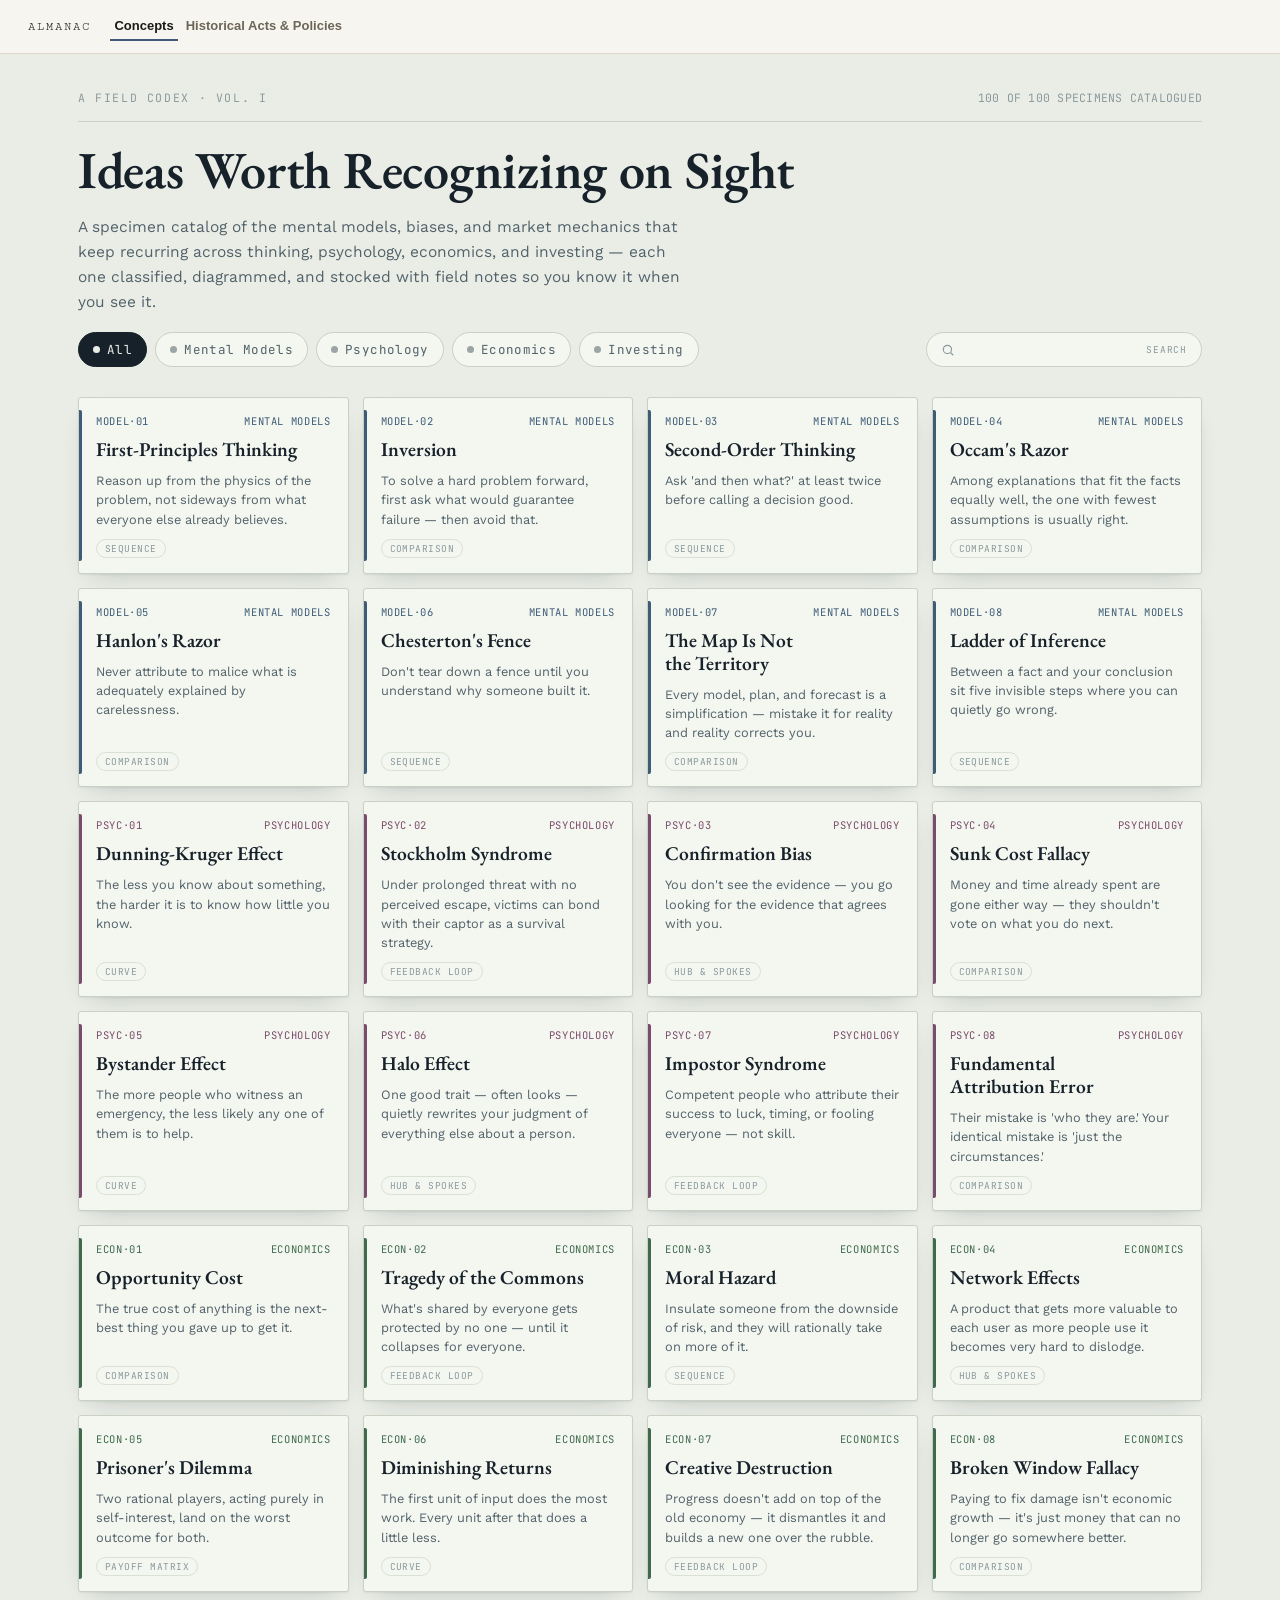
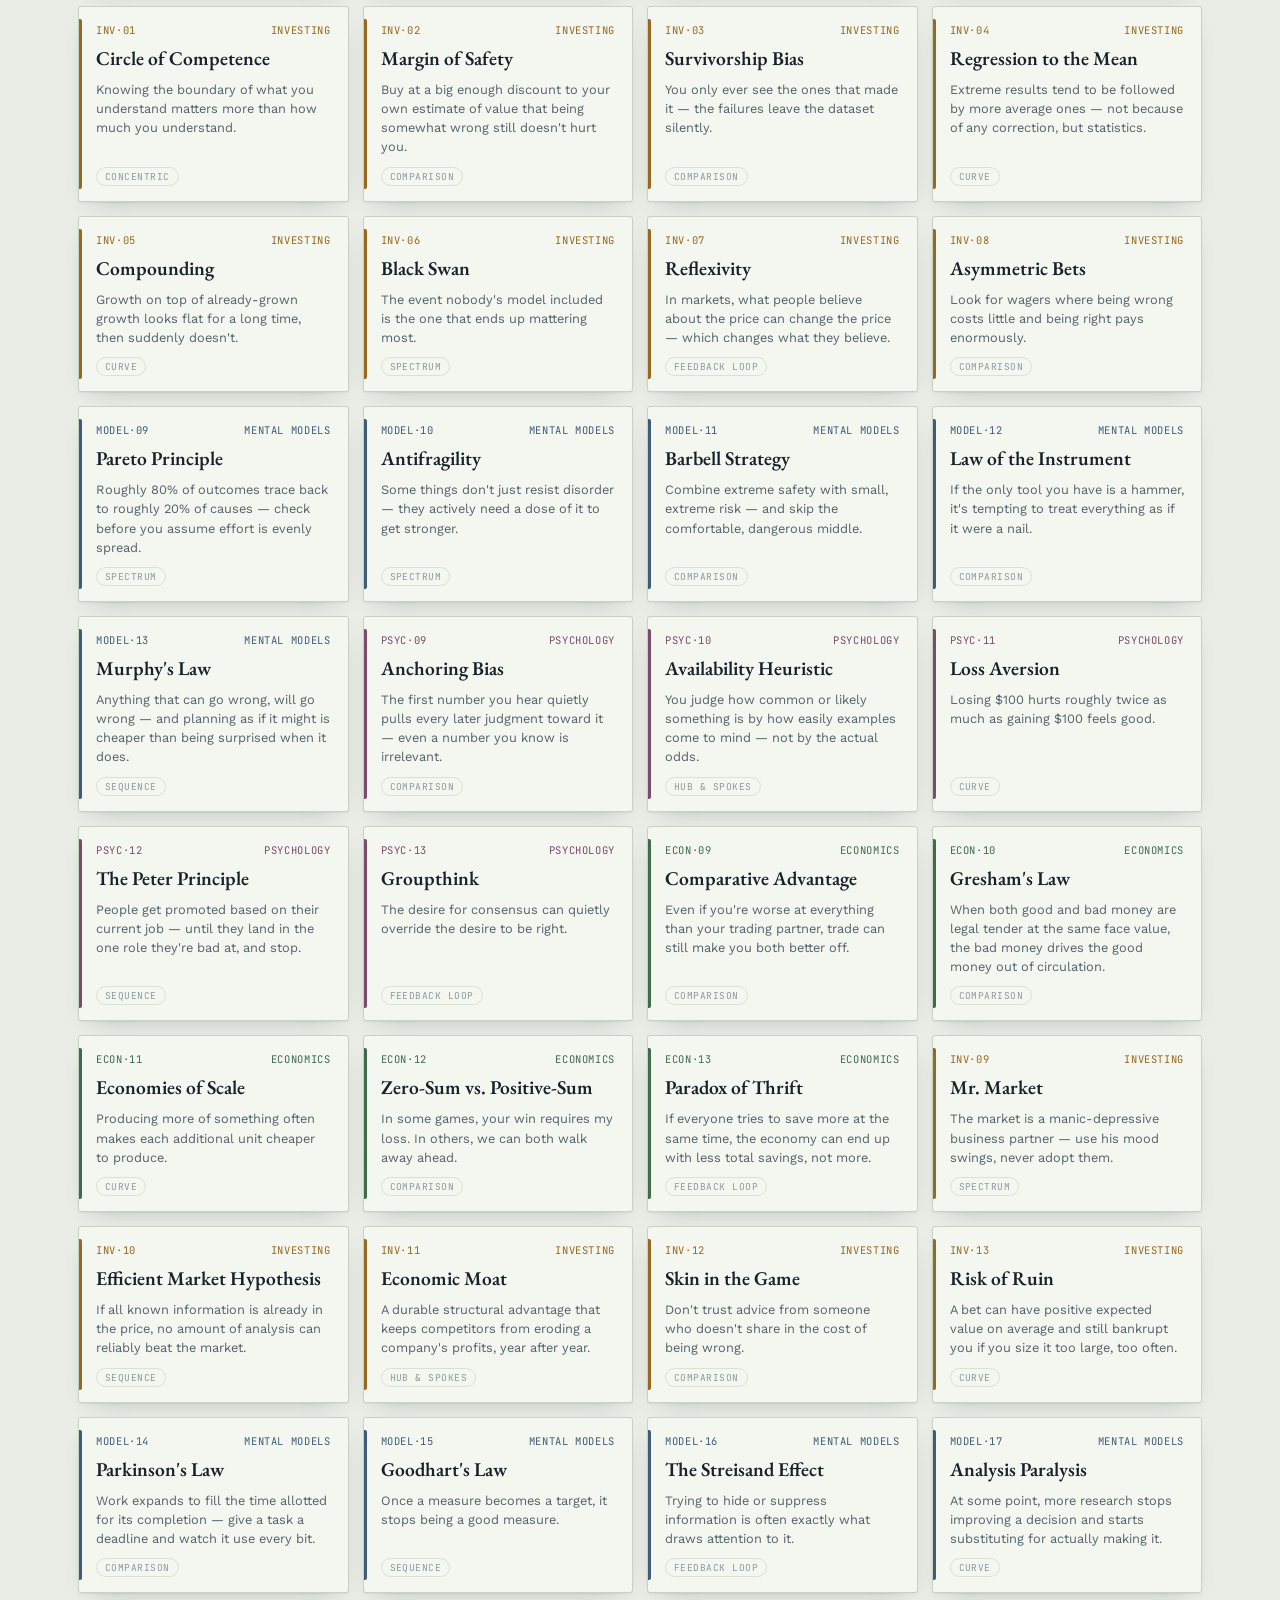
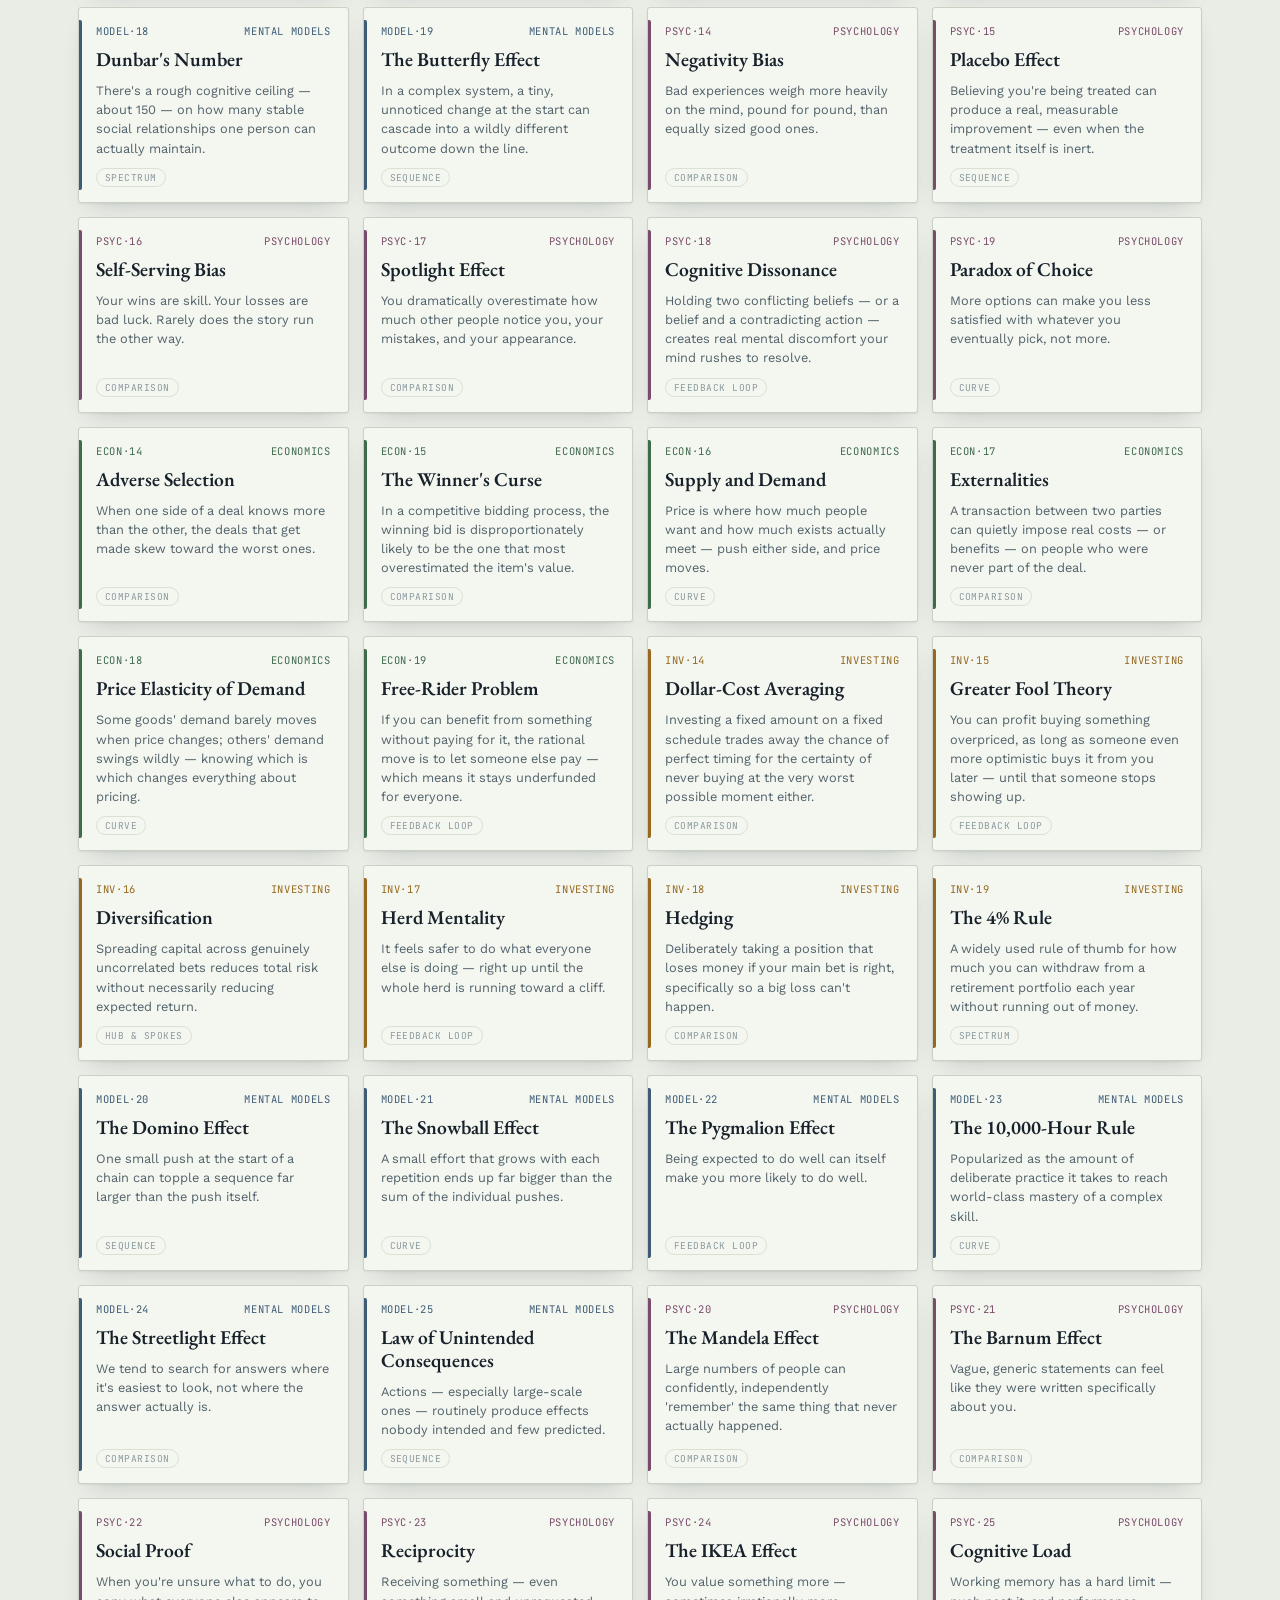
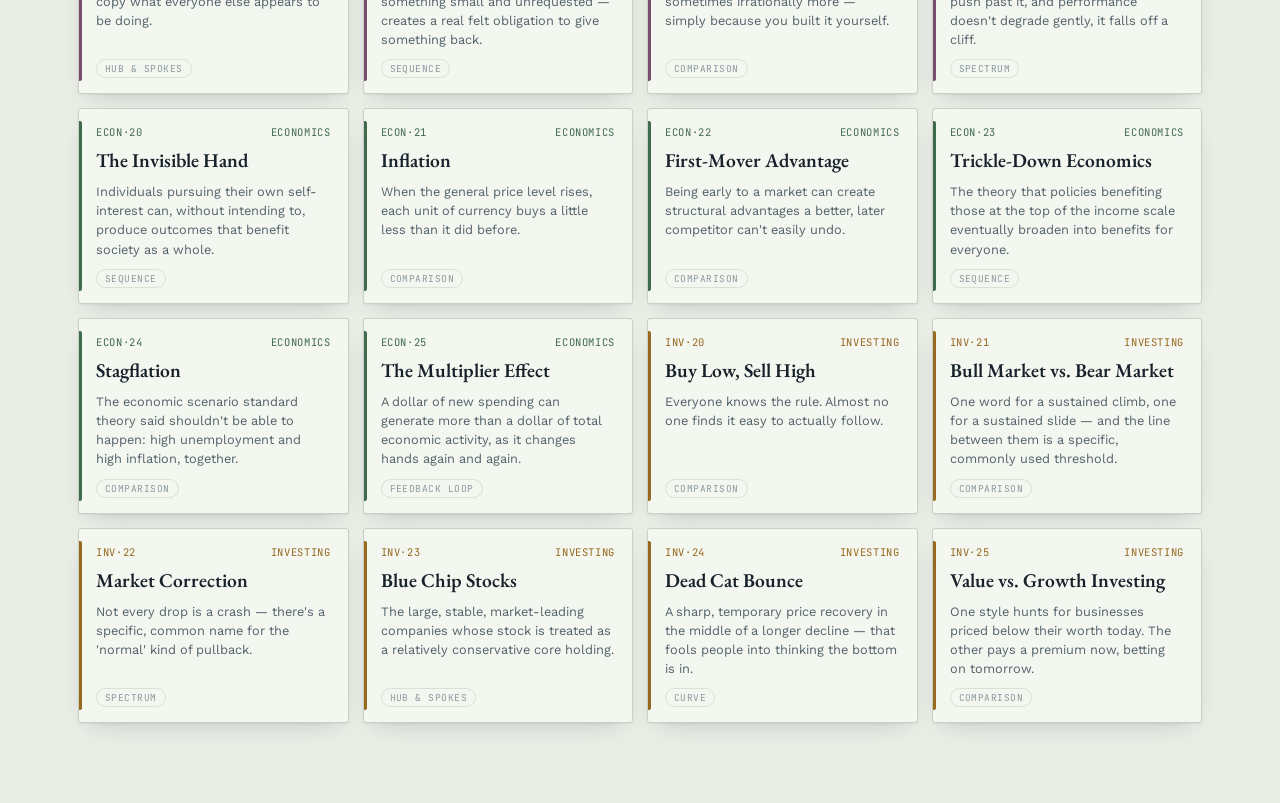
==== app/index.html @ 199958a8 "Initial Almanac: Concepts + Historical Acts & Policies sections Static, hosted, cross-device library" ====
<!doctype html>
<html lang="en">
<head>
<meta charset="utf-8">
<meta name="viewport" content="width=device-width, initial-scale=1">
<title>Almanac</title>
<meta name="description" content="An evolving library of mental models, historical acts and policies, and more — visualized, diagrammed, and exportable.">
<link rel="manifest" href="manifest.webmanifest">
<link rel="apple-touch-icon" href="assets/apple-touch-icon.png">
<link rel="icon" href="assets/icon-192.png">
<meta name="apple-mobile-web-app-capable" content="yes">
<meta name="apple-mobile-web-app-status-bar-style" content="black-translucent">
<meta name="theme-color" content="#100E09">
<link rel="preconnect" href="https://fonts.googleapis.com">
<link rel="preconnect" href="https://fonts.gstatic.com" crossorigin>
<link href="https://fonts.googleapis.com/css2?family=EB+Garamond:ital,wght@0,400;0,500;0,600;0,700;1,500;1,600&family=Work+Sans:wght@400;500;600;700&family=JetBrains+Mono:wght@400;500;600&family=Zilla+Slab:ital,wght@0,400;0,500;0,600;0,700;1,500&family=Public+Sans:wght@400;500;600;700&family=Cutive+Mono&display=swap" rel="stylesheet">
<link rel="stylesheet" href="styles.css?v=1">
</head>
<body>
<nav class="shell-bar">
  <span class="shell-mark">Almanac</span>
  <div class="shell-tabs" id="shell-tabs"></div>
</nav>

<div class="wrap" id="section-wrap"></div>

<div id="overlay" hidden>
  <div id="sheet-frame">
    <div id="sheet">
      <div class="sheet-chrome-top">
        <button class="icon-btn" id="close-btn" aria-label="Close" title="Close">
          <svg width="15" height="15" viewBox="0 0 24 24" fill="none" stroke="currentColor" stroke-width="2.2"><path d="M6 6l12 12M18 6L6 18"/></svg>
        </button>
      </div>
      <div id="sheet-body"></div>
    </div>
  </div>
</div>

<script src="vendor/html2canvas.min.js"></script>
<script type="module" src="app.js?v=1"></script>
</body>
</html>
---- app/styles.css ----
/* ============================================================
   Almanac — shell chrome (neutral, section-independent) +
   per-section skins (Concepts / Historical Acts & Policies).
   Each skin owns its own light+dark palette, type system, and
   corner-radius language; the shell nav stays a stable neutral
   frame around whichever section is active, with only its active-
   tab accent picking up that section's color.
   ============================================================ */

:root {
  --shell-bg: #F7F5EF;
  --shell-raised: #FFFFFF;
  --shell-ink: #1C1A15;
  --shell-ink-soft: #6B6658;
  --shell-line: #DDD8C8;
}

/* ---------- Concepts (Field Codex identity) ---------- */
[data-section="concepts"] {
  --paper: #EAEDE6;
  --paper-raised: #F4F6F0;
  --ink: #17212A;
  --ink-soft: #52626A;
  --ink-faint: #8B9A9E;
  --line: #C9D0C4;
  --line-soft: #DBE0D5;
  --shadow: 0 1px 2px rgba(23,33,42,0.06), 0 10px 24px -14px rgba(23,33,42,0.28);

  --g1: #3E5C76; --g1-soft: #DCE4EC;   /* models & frameworks */
  --g2: #7A4C6B; --g2-soft: #EBDDE6;   /* psychology & society */
  --g3: #3F6B4C; --g3-soft: #DCE7DE;   /* economics */
  --g4: #96691F; --g4-soft: #ECE0C9;   /* investing */
  --accent: var(--g1);

  --font-display: "EB Garamond", Georgia, serif;
  --font-body: "Work Sans", -apple-system, "Segoe UI", sans-serif;
  --font-mono: "JetBrains Mono", monospace;

  --radius-chip: 999px;
  --radius-card: 3px;
  --radius-sheet: 4px;
  --radius-box: 4px;
  --card-accent-radius: 0 2px 2px 0;
  --overlay-tint: 15,20,18;
}

/* ---------- Historical Acts & Policies (The Dossier identity) ---------- */
[data-section="acts"] {
  --paper: #E7E3D5;
  --paper-raised: #F2EFE4;
  --ink: #221E12;
  --ink-soft: #5C5644;
  --ink-faint: #8C8570;
  --line: #CBC2A8;
  --line-soft: #DEDACB;
  --shadow: 0 1px 2px rgba(34,30,18,0.07), 0 10px 24px -14px rgba(34,30,18,0.32);

  --g1: #8A6A1E; --g1-soft: #EAE0C4;   /* economic policy */
  --g2: #7A2E2E; --g2-soft: #EBDAD5;   /* war & politics */
  --g3: #38505A; --g3-soft: #DAE1E2;   /* business */
  --g4: #1F5C4F; --g4-soft: #D8E6E1;   /* geopolitics */
  --accent: var(--g1);
  --stamp: #7A2E2E;

  --font-display: "Zilla Slab", Georgia, serif;
  --font-body: "Public Sans", -apple-system, "Segoe UI", sans-serif;
  --font-mono: "Cutive Mono", monospace;

  --radius-chip: 3px;
  --radius-card: 2px;
  --radius-sheet: 3px;
  --radius-box: 3px;
  --card-accent-radius: 0;
  --overlay-tint: 10,9,5;
}

@media (prefers-color-scheme: dark) {
  :root:not([data-theme="light"]) {
    --shell-bg: #100F0B;
    --shell-raised: #17150F;
    --shell-ink: #EDE9DC;
    --shell-ink-soft: #99937F;
    --shell-line: #2C2820;
  }
  :root:not([data-theme="light"])[data-section="concepts"] {
    --paper: #14191C; --paper-raised: #1B2226;
    --ink: #E9EBE4; --ink-soft: #9FADAE; --ink-faint: #647275;
    --line: #303A38; --line-soft: #262F2D;
    --shadow: 0 1px 2px rgba(0,0,0,0.4), 0 10px 28px -14px rgba(0,0,0,0.6);
    --g1: #8CACCF; --g1-soft: #263241;
    --g2: #CB93BA; --g2-soft: #362A34;
    --g3: #8FCC9E; --g3-soft: #23322A;
    --g4: #E2B667; --g4-soft: #372D1C;
  }
  :root:not([data-theme="light"])[data-section="acts"] {
    --paper: #15130C; --paper-raised: #1D1A11;
    --ink: #EDE7D6; --ink-soft: #A79E86; --ink-faint: #6B6350;
    --line: #362F1F; --line-soft: #262115;
    --shadow: 0 1px 2px rgba(0,0,0,0.5), 0 10px 28px -14px rgba(0,0,0,0.7);
    --g1: #CDA64C; --g1-soft: #362B14;
    --g2: #C4726A; --g2-soft: #3A2420;
    --g3: #85A3AD; --g3-soft: #202E32;
    --g4: #57AC97; --g4-soft: #172E28;
    --stamp: #C4726A;
  }
}
:root[data-theme="dark"] {
  --shell-bg: #100F0B; --shell-raised: #17150F;
  --shell-ink: #EDE9DC; --shell-ink-soft: #99937F; --shell-line: #2C2820;
}
:root[data-theme="dark"][data-section="concepts"] {
  --paper: #14191C; --paper-raised: #1B2226;
  --ink: #E9EBE4; --ink-soft: #9FADAE; --ink-faint: #647275;
  --line: #303A38; --line-soft: #262F2D;
  --shadow: 0 1px 2px rgba(0,0,0,0.4), 0 10px 28px -14px rgba(0,0,0,0.6);
  --g1: #8CACCF; --g1-soft: #263241;
  --g2: #CB93BA; --g2-soft: #362A34;
  --g3: #8FCC9E; --g3-soft: #23322A;
  --g4: #E2B667; --g4-soft: #372D1C;
}
:root[data-theme="dark"][data-section="acts"] {
  --paper: #15130C; --paper-raised: #1D1A11;
  --ink: #EDE7D6; --ink-soft: #A79E86; --ink-faint: #6B6350;
  --line: #362F1F; --line-soft: #262115;
  --shadow: 0 1px 2px rgba(0,0,0,0.5), 0 10px 28px -14px rgba(0,0,0,0.7);
  --g1: #CDA64C; --g1-soft: #362B14;
  --g2: #C4726A; --g2-soft: #3A2420;
  --g3: #85A3AD; --g3-soft: #202E32;
  --g4: #57AC97; --g4-soft: #172E28;
  --stamp: #C4726A;
}

/* ============================================================
   Base
   ============================================================ */

* { box-sizing: border-box; }

body {
  margin: 0;
  background: var(--paper, var(--shell-bg));
  color: var(--ink, var(--shell-ink));
  font-family: var(--font-body, -apple-system, "Segoe UI", sans-serif);
  -webkit-font-smoothing: antialiased;
}

a { color: inherit; }
:focus-visible { outline: 2px solid var(--accent, var(--shell-ink)); outline-offset: 2px; }

/* ============================================================
   Shell nav — stable frame, sits above the active section
   ============================================================ */

.shell-bar {
  background: var(--shell-bg);
  border-bottom: 1px solid var(--shell-line);
  padding: 12px 28px;
  display: flex;
  align-items: center;
  gap: 20px;
  position: sticky;
  top: 0;
  z-index: 30;
}
.shell-mark {
  font-family: "Cutive Mono", "JetBrains Mono", monospace;
  font-size: 12px;
  letter-spacing: 0.16em;
  text-transform: uppercase;
  color: var(--shell-ink);
  white-space: nowrap;
}
.shell-tabs {
  display: flex;
  gap: 4px;
  flex-wrap: wrap;
}
.shell-tab {
  font-family: -apple-system, "Segoe UI", sans-serif;
  font-size: 13px;
  font-weight: 600;
  color: var(--shell-ink-soft);
  background: transparent;
  border: none;
  border-bottom: 2px solid transparent;
  padding: 6px 4px;
  cursor: pointer;
  transition: color .15s, border-color .15s;
}
.shell-tab:hover { color: var(--shell-ink); }
.shell-tab.active {
  color: var(--shell-ink);
  border-bottom-color: var(--tab-accent, var(--shell-ink));
}
.shell-tab .soon {
  font-size: 10px;
  font-weight: 600;
  letter-spacing: 0.04em;
  text-transform: uppercase;
  color: var(--shell-ink-soft);
  opacity: 0.65;
  margin-left: 5px;
}

/* ============================================================
   Section content
   ============================================================ */

.wrap { max-width: 1180px; margin: 0 auto; padding: 36px 28px 80px; }

header.top { display: flex; flex-direction: column; gap: 18px; margin-bottom: 30px; }

.eyebrow-row {
  display: flex; align-items: baseline; justify-content: space-between;
  flex-wrap: wrap; gap: 10px; border-bottom: 1px solid var(--line); padding-bottom: 16px;
}
.eyebrow {
  font-family: var(--font-mono); font-size: 11.5px; letter-spacing: 0.14em;
  text-transform: uppercase; color: var(--ink-faint);
}
h1 {
  font-family: var(--font-display); font-weight: 600;
  font-size: clamp(32px, 4.3vw, 52px); line-height: 1.06; letter-spacing: -0.005em;
  margin: 2px 0 0; text-wrap: balance;
}
.sub { max-width: 62ch; font-size: 15.5px; line-height: 1.6; color: var(--ink-soft); margin: 0; }
.count-line { font-family: var(--font-mono); font-size: 11.5px; color: var(--ink-faint); letter-spacing: 0.02em; }

.filter-row { display: flex; flex-wrap: wrap; gap: 8px; align-items: center; }
.filter-chip {
  font-family: var(--font-mono); font-size: 12.5px; letter-spacing: 0.03em;
  padding: 8px 14px; border-radius: var(--radius-chip); border: 1px solid var(--line); background: var(--paper-raised);
  color: var(--ink-soft); cursor: pointer; display: inline-flex; align-items: center; gap: 7px;
  transition: border-color .15s, color .15s, background .15s;
}
.filter-chip .dot { width: 7px; height: 7px; border-radius: 50%; background: currentColor; opacity: .55; }
.filter-chip:hover { border-color: var(--ink-faint); }
.filter-chip.active { background: var(--chip-color, var(--accent)); border-color: var(--chip-color, var(--accent)); color: var(--paper); }
.filter-chip.active .dot { opacity: 1; background: var(--paper); }

.search-box {
  margin-left: auto; display: flex; align-items: center; gap: 8px;
  border: 1px solid var(--line); background: var(--paper-raised); border-radius: var(--radius-chip); padding: 8px 14px; min-width: 200px;
}
.search-box input { border: none; background: transparent; outline: none; font-family: var(--font-body); font-size: 13px; color: var(--ink); width: 100%; }
.search-box svg { flex-shrink: 0; color: var(--ink-faint); }
.search-label { font-family: var(--font-mono); font-size: 9.5px; letter-spacing: 0.08em; text-transform: uppercase; color: var(--ink-faint); white-space: nowrap; }

.grid { display: grid; grid-template-columns: repeat(auto-fill, minmax(240px, 1fr)); gap: 14px; margin-top: 26px; }
.card {
  background: var(--paper-raised); border: 1px solid var(--line); border-radius: var(--radius-card); padding: 16px 17px 15px;
  cursor: pointer; position: relative; box-shadow: var(--shadow); transition: transform .14s ease, box-shadow .14s ease;
  display: flex; flex-direction: column; gap: 10px;
}
.card:hover { transform: translateY(-2px); }
.card::before { content: ""; position: absolute; left: 0; top: 12px; bottom: 12px; width: 3px; background: var(--card-color); border-radius: var(--card-accent-radius); }
.card-code { font-family: var(--font-mono); font-size: 10.5px; letter-spacing: 0.06em; color: var(--card-color); display: flex; justify-content: space-between; }
.card-year { font-family: var(--font-mono); font-size: 11px; color: var(--ink-faint); }
.card-name { font-family: var(--font-display); font-weight: 600; font-size: 19.5px; line-height: 1.18; text-wrap: balance; }
.card-hook { font-size: 12.8px; line-height: 1.5; color: var(--ink-soft); flex: 1; }
.card-shape { align-self: flex-start; font-family: var(--font-mono); font-size: 9.5px; letter-spacing: 0.05em; text-transform: uppercase; color: var(--ink-faint); border: 1px solid var(--line-soft); border-radius: 999px; padding: 2px 8px; }

.empty-state { grid-column: 1 / -1; text-align: center; padding: 60px 20px; color: var(--ink-faint); font-size: 14px; }

/* ============================================================
   Detail overlay
   ============================================================ */

#overlay {
  position: fixed; inset: 0; background: rgba(var(--overlay-tint, 15,20,18), 0.58);
  display: flex; align-items: flex-start; justify-content: center; padding: 32px 18px; overflow-y: auto; z-index: 40;
}
#overlay[hidden] { display: none; }
#sheet-frame { width: 100%; max-width: 580px; margin: auto; }
#sheet { background: var(--paper-raised); border: 1px solid var(--line); border-radius: var(--radius-sheet); box-shadow: 0 24px 60px rgba(0,0,0,0.38); padding: 34px 34px 28px; position: relative; }

.sheet-chrome-top { position: absolute; top: 14px; right: 14px; display: flex; gap: 8px; }
.icon-btn { width: 34px; height: 34px; border-radius: 50%; border: 1px solid var(--line); background: var(--paper); color: var(--ink-soft); display: flex; align-items: center; justify-content: center; cursor: pointer; }
.icon-btn:hover { color: var(--ink); border-color: var(--ink-faint); }
.exporting .sheet-chrome-top { display: none; }
.exporting .sheet-stamp { opacity: 1 !important; }

.sheet-stamp {
  position: absolute; top: 30px; right: 40px; opacity: 0.85; display: none;
  border: 2.5px solid var(--stamp); color: var(--stamp); border-radius: 5px;
  padding: 4px 10px; font-family: var(--font-mono); font-size: 11px; letter-spacing: 0.12em;
  transform: rotate(6deg); text-transform: uppercase;
}
[data-section="acts"] .sheet-stamp { display: block; }

.sheet-code-row { display: flex; align-items: center; gap: 10px; font-family: var(--font-mono); font-size: 11.5px; letter-spacing: 0.08em; color: var(--sheet-color); margin-bottom: 8px; }
.sheet-code-row .rule { flex: 1; height: 1px; background: var(--line); }
.sheet-year { font-family: var(--font-mono); font-size: 12.5px; color: var(--ink-faint); margin-bottom: 8px; display: none; }
[data-section="acts"] .sheet-year { display: block; }

.sheet-name { font-family: var(--font-display); font-weight: 700; font-size: 32px; line-height: 1.07; letter-spacing: -0.005em; text-wrap: balance; margin: 0 0 8px; max-width: 88%; }
.sheet-hook { font-family: var(--font-display); font-style: italic; font-weight: 500; font-size: 16.5px; line-height: 1.42; color: var(--sheet-color); margin: 0 0 16px; text-wrap: balance; }
.sheet-def { font-size: 14px; line-height: 1.65; color: var(--ink-soft); margin: 0 0 22px; max-width: 60ch; }

.anatomy-label, .notes-label { font-family: var(--font-mono); font-size: 10.5px; letter-spacing: 0.12em; text-transform: uppercase; color: var(--ink-faint); margin: 0 0 10px; }
.anatomy-box { background: var(--sheet-color-soft); border: 1px solid var(--line-soft); border-radius: var(--radius-box); padding: 14px 10px; margin-bottom: 22px; }
.anatomy-box svg text { font-family: var(--font-body); }
.anatomy-box svg .mono { font-family: var(--font-mono); }

.notes-list { display: flex; flex-direction: column; gap: 10px; margin-bottom: 8px; }
.note-item { border-left: 2px solid var(--sheet-color); padding: 2px 0 2px 12px; }
.note-title { font-weight: 600; font-size: 13px; margin: 0 0 2px; }
.note-body { font-size: 12.8px; line-height: 1.55; color: var(--ink-soft); margin: 0; }

.sheet-foot { display: flex; justify-content: space-between; align-items: center; margin-top: 24px; padding-top: 14px; border-top: 1px solid var(--line-soft); font-family: var(--font-mono); font-size: 9.5px; letter-spacing: 0.08em; color: var(--ink-faint); text-transform: uppercase; }

.export-row { display: flex; justify-content: center; margin-top: 14px; }
.export-btn { font-family: var(--font-mono); font-size: 12px; letter-spacing: 0.05em; color: var(--paper); background: var(--ink); border: none; border-radius: var(--radius-chip); padding: 10px 22px; cursor: pointer; display: inline-flex; align-items: center; gap: 8px; }
.export-btn:hover { opacity: 0.88; }
.export-btn:disabled { opacity: 0.5; cursor: default; }
.export-msg { text-align: center; font-size: 11.5px; color: var(--ink-faint); margin-top: 8px; min-height: 14px; }

@media (max-width: 600px) {
  .shell-bar { padding: 10px 16px; gap: 12px; }
  #sheet { padding: 26px 20px 22px; }
  .sheet-name { font-size: 26px; max-width: 80%; }
  .search-box { margin-left: 0; width: 100%; }
  .filter-row { width: 100%; }
  .wrap { padding: 28px 18px 60px; }
}
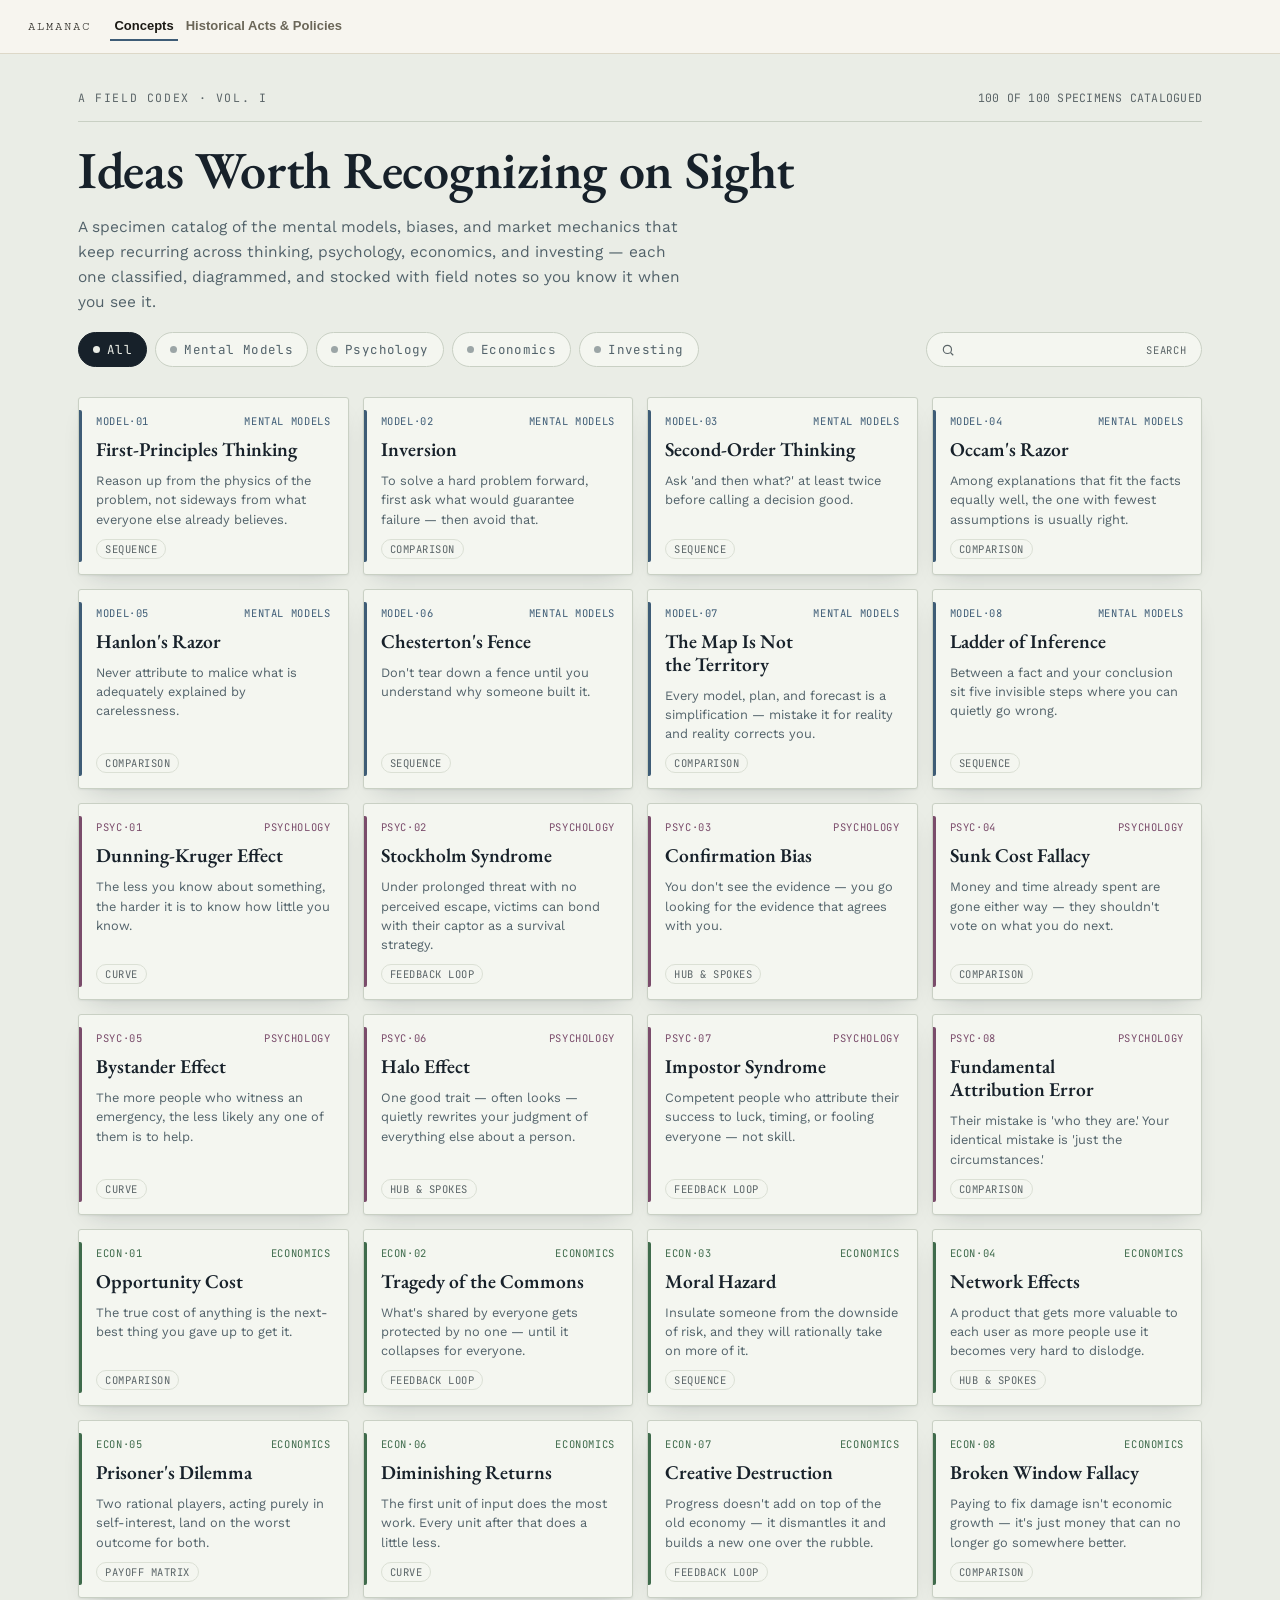
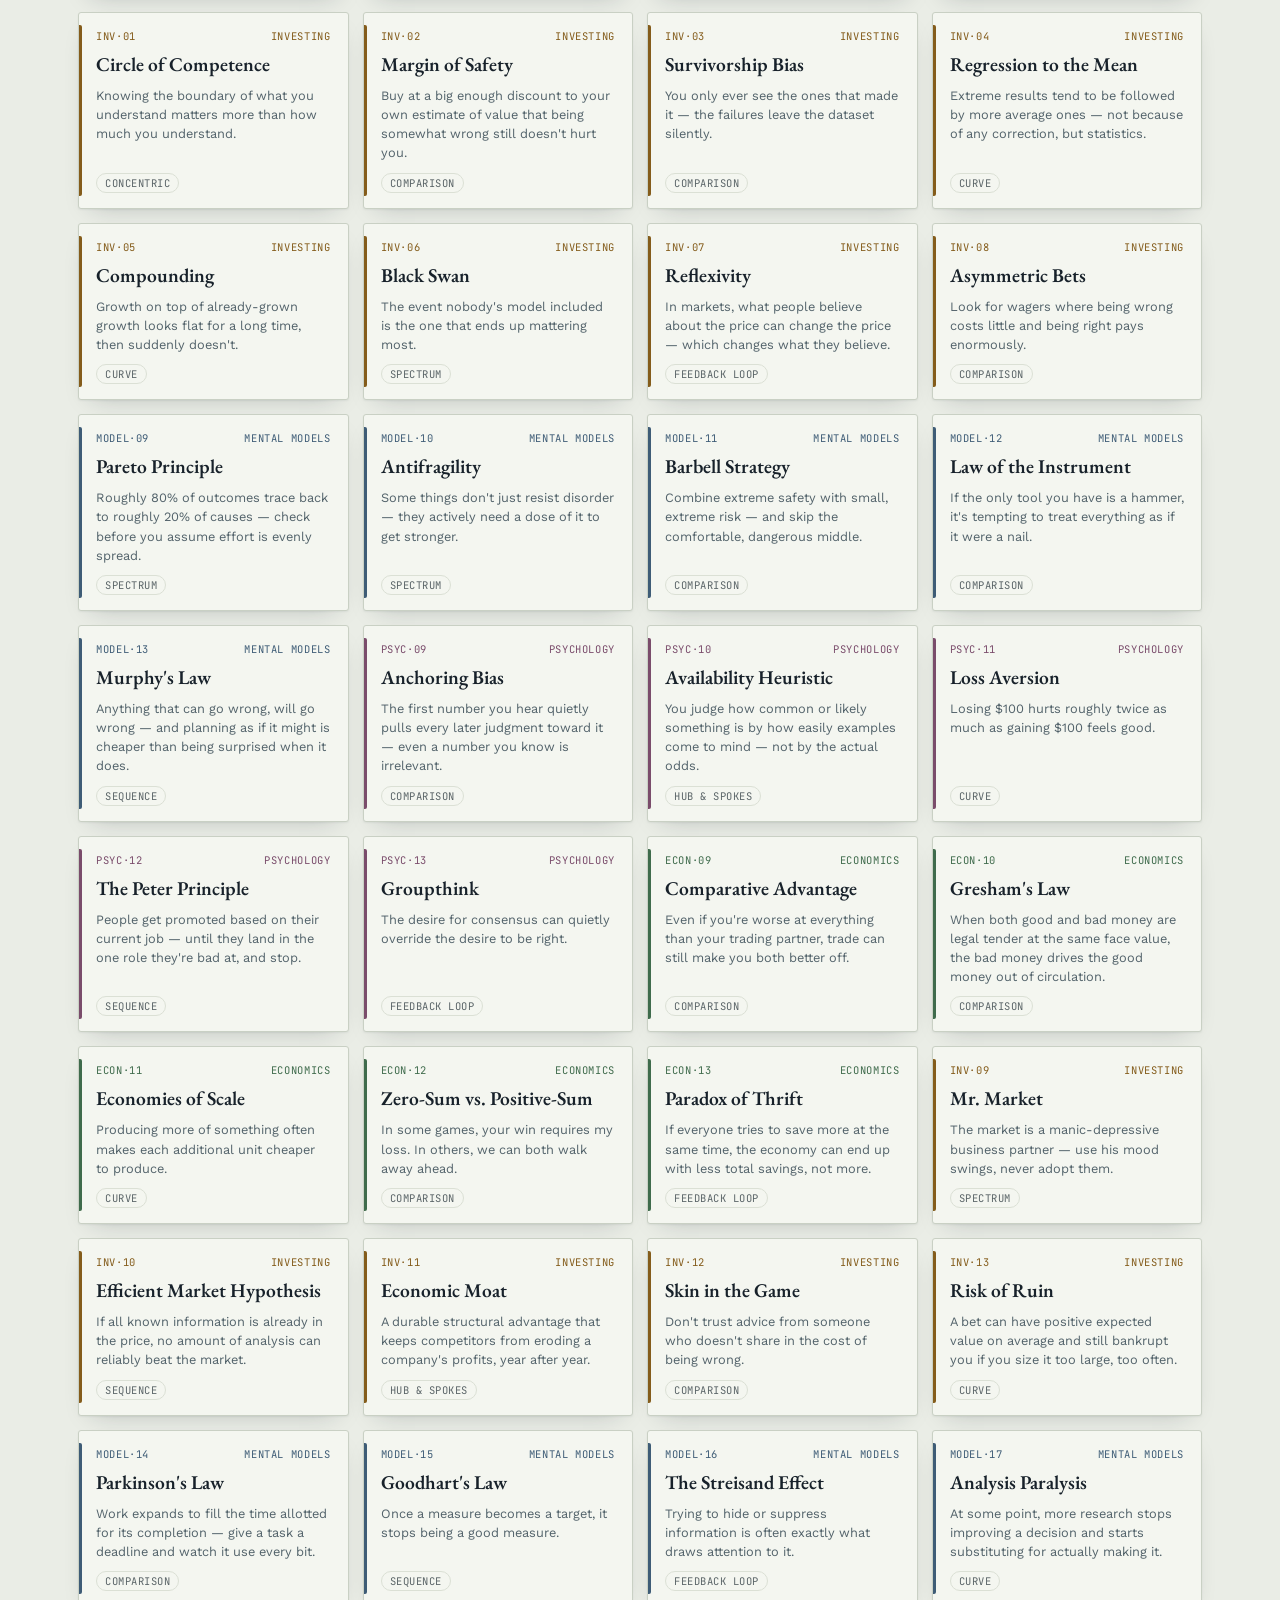
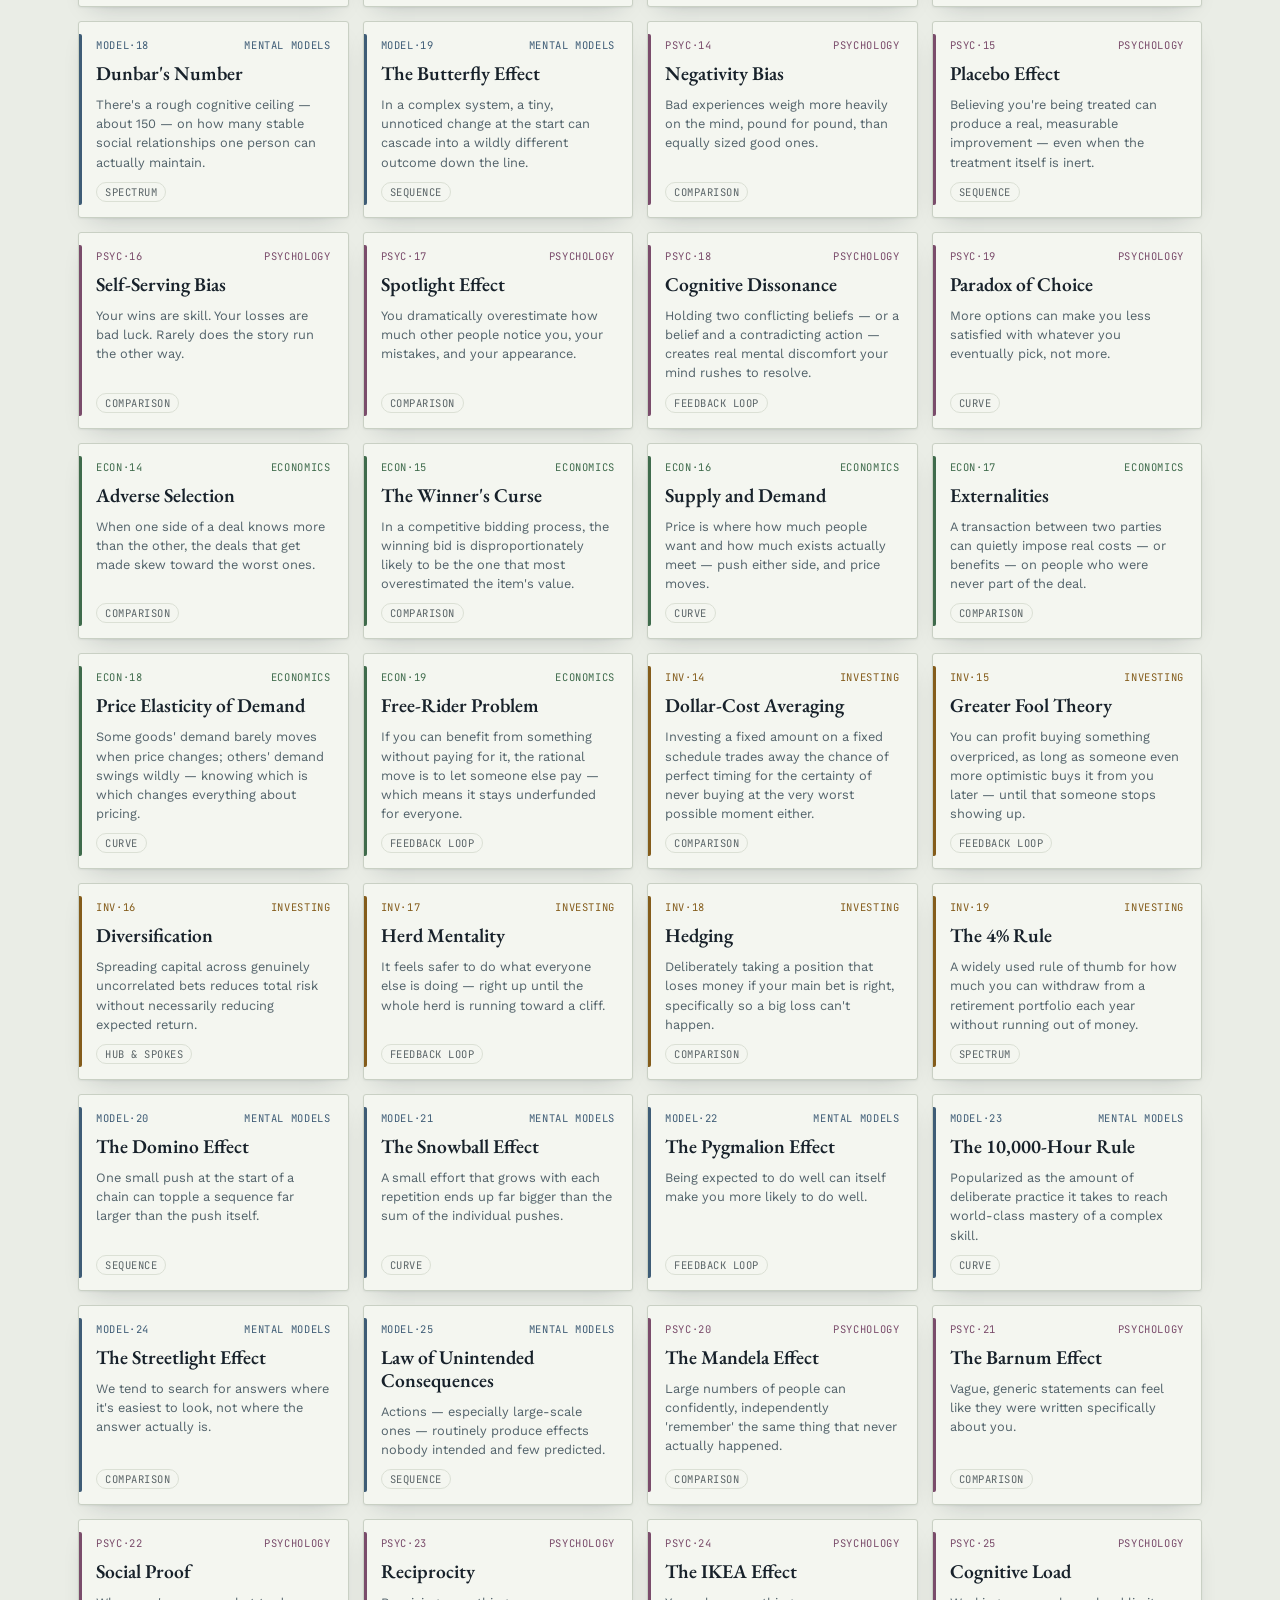
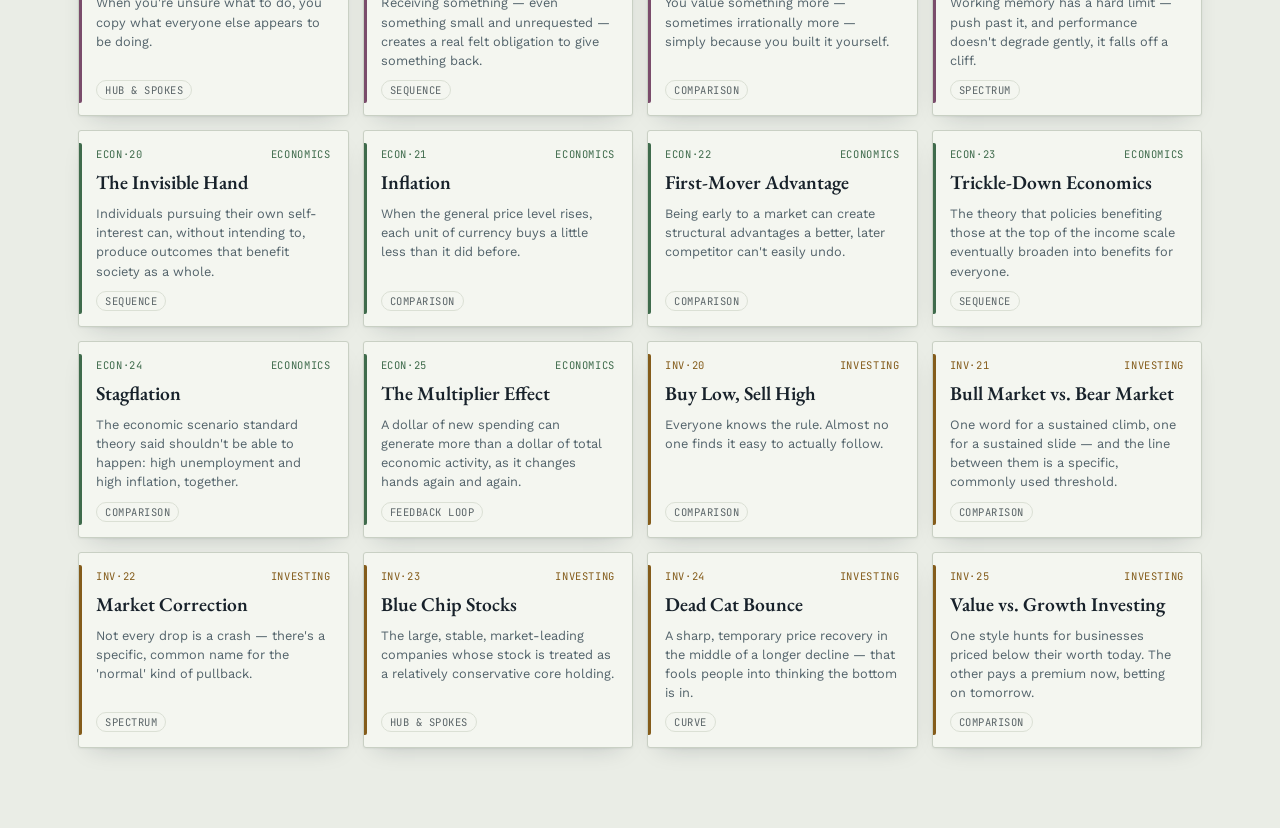
==== commit af928a5a: "Fix adversarial-audit findings: contrast, stamp overlap, PWA theme colors - Widen audit.js's overlap" ====
--- a/app/index.html
+++ b/app/index.html
@@ -10,11 +10,12 @@
 <link rel="icon" href="assets/icon-192.png">
 <meta name="apple-mobile-web-app-capable" content="yes">
 <meta name="apple-mobile-web-app-status-bar-style" content="black-translucent">
-<meta name="theme-color" content="#100E09">
+<meta name="theme-color" media="(prefers-color-scheme: light)" content="#F7F5EF">
+<meta name="theme-color" media="(prefers-color-scheme: dark)" content="#100F0B">
 <link rel="preconnect" href="https://fonts.googleapis.com">
 <link rel="preconnect" href="https://fonts.gstatic.com" crossorigin>
 <link href="https://fonts.googleapis.com/css2?family=EB+Garamond:ital,wght@0,400;0,500;0,600;0,700;1,500;1,600&family=Work+Sans:wght@400;500;600;700&family=JetBrains+Mono:wght@400;500;600&family=Zilla+Slab:ital,wght@0,400;0,500;0,600;0,700;1,500&family=Public+Sans:wght@400;500;600;700&family=Cutive+Mono&display=swap" rel="stylesheet">
-<link rel="stylesheet" href="styles.css?v=1">
+<link rel="stylesheet" href="styles.css?v=5">
 </head>
 <body>
 <nav class="shell-bar">
@@ -38,6 +39,6 @@
 </div>
 
 <script src="vendor/html2canvas.min.js"></script>
-<script type="module" src="app.js?v=1"></script>
+<script type="module" src="app.js?v=2"></script>
 </body>
 </html>
--- a/app/styles.css
+++ b/app/styles.css
@@ -21,7 +21,7 @@
   --paper-raised: #F4F6F0;
   --ink: #17212A;
   --ink-soft: #52626A;
-  --ink-faint: #8B9A9E;
+  --ink-faint: #5B6568;
   --line: #C9D0C4;
   --line-soft: #DBE0D5;
   --shadow: 0 1px 2px rgba(23,33,42,0.06), 0 10px 24px -14px rgba(23,33,42,0.28);
@@ -29,7 +29,7 @@
   --g1: #3E5C76; --g1-soft: #DCE4EC;   /* models & frameworks */
   --g2: #7A4C6B; --g2-soft: #EBDDE6;   /* psychology & society */
   --g3: #3F6B4C; --g3-soft: #DCE7DE;   /* economics */
-  --g4: #96691F; --g4-soft: #ECE0C9;   /* investing */
+  --g4: #845C1B; --g4-soft: #ECE0C9;   /* investing */
   --accent: var(--g1);
 
   --font-display: "EB Garamond", Georgia, serif;
@@ -50,12 +50,12 @@
   --paper-raised: #F2EFE4;
   --ink: #221E12;
   --ink-soft: #5C5644;
-  --ink-faint: #8C8570;
+  --ink-faint: #666152;
   --line: #CBC2A8;
   --line-soft: #DEDACB;
   --shadow: 0 1px 2px rgba(34,30,18,0.07), 0 10px 24px -14px rgba(34,30,18,0.32);
 
-  --g1: #8A6A1E; --g1-soft: #EAE0C4;   /* economic policy */
+  --g1: #7C5F1B; --g1-soft: #EAE0C4;   /* economic policy */
   --g2: #7A2E2E; --g2-soft: #EBDAD5;   /* war & politics */
   --g3: #38505A; --g3-soft: #DAE1E2;   /* business */
   --g4: #1F5C4F; --g4-soft: #D8E6E1;   /* geopolitics */
@@ -84,7 +84,7 @@
   }
   :root:not([data-theme="light"])[data-section="concepts"] {
     --paper: #14191C; --paper-raised: #1B2226;
-    --ink: #E9EBE4; --ink-soft: #9FADAE; --ink-faint: #647275;
+    --ink: #E9EBE4; --ink-soft: #9FADAE; --ink-faint: #909B9C;
     --line: #303A38; --line-soft: #262F2D;
     --shadow: 0 1px 2px rgba(0,0,0,0.4), 0 10px 28px -14px rgba(0,0,0,0.6);
     --g1: #8CACCF; --g1-soft: #263241;
@@ -94,14 +94,14 @@
   }
   :root:not([data-theme="light"])[data-section="acts"] {
     --paper: #15130C; --paper-raised: #1D1A11;
-    --ink: #EDE7D6; --ink-soft: #A79E86; --ink-faint: #6B6350;
+    --ink: #EDE7D6; --ink-soft: #A79E86; --ink-faint: #999386;
     --line: #362F1F; --line-soft: #262115;
     --shadow: 0 1px 2px rgba(0,0,0,0.5), 0 10px 28px -14px rgba(0,0,0,0.7);
     --g1: #CDA64C; --g1-soft: #362B14;
-    --g2: #C4726A; --g2-soft: #3A2420;
+    --g2: #C87C75; --g2-soft: #3A2420;
     --g3: #85A3AD; --g3-soft: #202E32;
     --g4: #57AC97; --g4-soft: #172E28;
-    --stamp: #C4726A;
+    --stamp: #CB827B;
   }
 }
 :root[data-theme="dark"] {
@@ -110,7 +110,7 @@
 }
 :root[data-theme="dark"][data-section="concepts"] {
   --paper: #14191C; --paper-raised: #1B2226;
-  --ink: #E9EBE4; --ink-soft: #9FADAE; --ink-faint: #647275;
+  --ink: #E9EBE4; --ink-soft: #9FADAE; --ink-faint: #909B9C;
   --line: #303A38; --line-soft: #262F2D;
   --shadow: 0 1px 2px rgba(0,0,0,0.4), 0 10px 28px -14px rgba(0,0,0,0.6);
   --g1: #8CACCF; --g1-soft: #263241;
@@ -120,14 +120,14 @@
 }
 :root[data-theme="dark"][data-section="acts"] {
   --paper: #15130C; --paper-raised: #1D1A11;
-  --ink: #EDE7D6; --ink-soft: #A79E86; --ink-faint: #6B6350;
+  --ink: #EDE7D6; --ink-soft: #A79E86; --ink-faint: #999386;
   --line: #362F1F; --line-soft: #262115;
   --shadow: 0 1px 2px rgba(0,0,0,0.5), 0 10px 28px -14px rgba(0,0,0,0.7);
   --g1: #CDA64C; --g1-soft: #362B14;
-  --g2: #C4726A; --g2-soft: #3A2420;
+  --g2: #C87C75; --g2-soft: #3A2420;
   --g3: #85A3AD; --g3-soft: #202E32;
   --g4: #57AC97; --g4-soft: #172E28;
-  --stamp: #C4726A;
+  --stamp: #CB827B;
 }
 
 /* ============================================================
@@ -142,6 +142,7 @@
   color: var(--ink, var(--shell-ink));
   font-family: var(--font-body, -apple-system, "Segoe UI", sans-serif);
   -webkit-font-smoothing: antialiased;
+  overflow-wrap: break-word;
 }
 
 a { color: inherit; }
@@ -192,16 +193,6 @@
   color: var(--shell-ink);
   border-bottom-color: var(--tab-accent, var(--shell-ink));
 }
-.shell-tab .soon {
-  font-size: 10px;
-  font-weight: 600;
-  letter-spacing: 0.04em;
-  text-transform: uppercase;
-  color: var(--shell-ink-soft);
-  opacity: 0.65;
-  margin-left: 5px;
-}
-
 /* ============================================================
    Section content
    ============================================================ */
@@ -243,8 +234,9 @@
   border: 1px solid var(--line); background: var(--paper-raised); border-radius: var(--radius-chip); padding: 8px 14px; min-width: 200px;
 }
 .search-box input { border: none; background: transparent; outline: none; font-family: var(--font-body); font-size: 13px; color: var(--ink); width: 100%; }
+.search-box:focus-within { outline: 2px solid var(--accent, var(--shell-ink)); outline-offset: 2px; }
 .search-box svg { flex-shrink: 0; color: var(--ink-faint); }
-.search-label { font-family: var(--font-mono); font-size: 9.5px; letter-spacing: 0.08em; text-transform: uppercase; color: var(--ink-faint); white-space: nowrap; }
+.search-label { font-family: var(--font-mono); font-size: 10.5px; letter-spacing: 0.08em; text-transform: uppercase; color: var(--ink-faint); white-space: nowrap; }
 
 .grid { display: grid; grid-template-columns: repeat(auto-fill, minmax(240px, 1fr)); gap: 14px; margin-top: 26px; }
 .card {
@@ -256,9 +248,9 @@
 .card::before { content: ""; position: absolute; left: 0; top: 12px; bottom: 12px; width: 3px; background: var(--card-color); border-radius: var(--card-accent-radius); }
 .card-code { font-family: var(--font-mono); font-size: 10.5px; letter-spacing: 0.06em; color: var(--card-color); display: flex; justify-content: space-between; }
 .card-year { font-family: var(--font-mono); font-size: 11px; color: var(--ink-faint); }
-.card-name { font-family: var(--font-display); font-weight: 600; font-size: 19.5px; line-height: 1.18; text-wrap: balance; }
+.card-name { font-family: var(--font-display); font-weight: 600; font-size: 19.5px; line-height: 1.18; text-wrap: balance; overflow-wrap: break-word; }
 .card-hook { font-size: 12.8px; line-height: 1.5; color: var(--ink-soft); flex: 1; }
-.card-shape { align-self: flex-start; font-family: var(--font-mono); font-size: 9.5px; letter-spacing: 0.05em; text-transform: uppercase; color: var(--ink-faint); border: 1px solid var(--line-soft); border-radius: 999px; padding: 2px 8px; }
+.card-shape { align-self: flex-start; font-family: var(--font-mono); font-size: 10.5px; letter-spacing: 0.05em; text-transform: uppercase; color: var(--ink-faint); border: 1px solid var(--line-soft); border-radius: 999px; padding: 2px 8px; }
 
 .empty-state { grid-column: 1 / -1; text-align: center; padding: 60px 20px; color: var(--ink-faint); font-size: 14px; }
 
@@ -272,6 +264,9 @@
 }
 #overlay[hidden] { display: none; }
 #sheet-frame { width: 100%; max-width: 580px; margin: auto; }
+@media (min-width: 900px) {
+  #sheet-frame { max-width: 700px; }
+}
 #sheet { background: var(--paper-raised); border: 1px solid var(--line); border-radius: var(--radius-sheet); box-shadow: 0 24px 60px rgba(0,0,0,0.38); padding: 34px 34px 28px; position: relative; }
 
 .sheet-chrome-top { position: absolute; top: 14px; right: 14px; display: flex; gap: 8px; }
@@ -290,24 +285,122 @@
 
 .sheet-code-row { display: flex; align-items: center; gap: 10px; font-family: var(--font-mono); font-size: 11.5px; letter-spacing: 0.08em; color: var(--sheet-color); margin-bottom: 8px; }
 .sheet-code-row .rule { flex: 1; height: 1px; background: var(--line); }
-.sheet-year { font-family: var(--font-mono); font-size: 12.5px; color: var(--ink-faint); margin-bottom: 8px; display: none; }
+.sheet-year { font-family: var(--font-mono); font-size: 12.5px; color: var(--ink-faint); margin-bottom: 8px; display: none; width: fit-content; }
 [data-section="acts"] .sheet-year { display: block; }
-
-.sheet-name { font-family: var(--font-display); font-weight: 700; font-size: 32px; line-height: 1.07; letter-spacing: -0.005em; text-wrap: balance; margin: 0 0 8px; max-width: 88%; }
-.sheet-hook { font-family: var(--font-display); font-style: italic; font-weight: 500; font-size: 16.5px; line-height: 1.42; color: var(--sheet-color); margin: 0 0 16px; text-wrap: balance; }
+/* .sheet-stamp is an absolutely-positioned corner mark (right:40px, ~90px
+   wide) over this same top band — reserve room so it never sits on top of
+   the genre label at the end of the row. */
+[data-section="acts"] .sheet-code-row { padding-right: 140px; }
+
+.sheet-name { font-family: var(--font-display); font-weight: 700; font-size: 32px; line-height: 1.07; letter-spacing: -0.005em; text-wrap: balance; overflow-wrap: break-word; margin: 0 0 8px; max-width: 88%; }
+.sheet-hook { font-family: var(--font-display); font-style: italic; font-weight: 500; font-size: 16.5px; line-height: 1.42; color: var(--sheet-color); margin: 0 0 16px; text-wrap: balance; overflow-wrap: break-word; }
 .sheet-def { font-size: 14px; line-height: 1.65; color: var(--ink-soft); margin: 0 0 22px; max-width: 60ch; }
 
 .anatomy-label, .notes-label { font-family: var(--font-mono); font-size: 10.5px; letter-spacing: 0.12em; text-transform: uppercase; color: var(--ink-faint); margin: 0 0 10px; }
-.anatomy-box { background: var(--sheet-color-soft); border: 1px solid var(--line-soft); border-radius: var(--radius-box); padding: 14px 10px; margin-bottom: 22px; }
-.anatomy-box svg text { font-family: var(--font-body); }
-.anatomy-box svg .mono { font-family: var(--font-mono); }
+.anatomy-box { background: var(--sheet-color-soft); border: 1px solid var(--line-soft); border-radius: var(--radius-box); padding: 18px 16px; margin-bottom: 22px; overflow-x: auto; }
+
+/* ============================================================
+   Diagram engine — HTML-first. SVG appears only inside
+   .d-curve-plot / .d-circles-visual, and carries no text.
+   ============================================================ */
+
+.diagram { color: var(--ink); font-family: var(--font-body); }
+.diagram .mono { font-family: var(--font-mono); }
+
+.d-caption { text-align: center; font-size: 10.5px; letter-spacing: 0.06em; text-transform: uppercase; color: var(--ink-faint); margin-top: 12px; }
+
+/* steps */
+.d-steps-row { display: flex; flex-wrap: wrap; align-items: stretch; justify-content: center; gap: 2px 4px; }
+.d-step { flex: 1 1 150px; min-width: 130px; max-width: 230px; background: var(--paper); border: 1px solid var(--dcolor); border-radius: var(--radius-box); padding: 11px 13px; display: flex; flex-direction: column; gap: 5px; }
+.d-step-label { font-size: 10.5px; font-weight: 700; letter-spacing: 0.05em; color: var(--dcolor); }
+.d-step-title { font-size: 13.5px; font-weight: 600; line-height: 1.32; color: var(--dcolor); }
+.d-step-note { font-size: 11.5px; line-height: 1.45; opacity: 0.8; }
+.d-step-arrow { align-self: center; flex: 0 0 auto; color: var(--dcolor); font-size: 17px; opacity: 0.55; padding: 4px; }
+
+/* comparison */
+.d-compare-row { display: flex; align-items: stretch; gap: 12px; }
+.d-compare-box { flex: 1 1 0; min-width: 0; background: var(--paper); border: 1px solid var(--dcolor); border-radius: var(--radius-box); padding: 15px; display: flex; flex-direction: column; gap: 8px; justify-content: center; }
+.d-compare-label { font-size: 14.5px; font-weight: 700; color: var(--dcolor); line-height: 1.32; }
+.d-compare-note { font-size: 11.5px; line-height: 1.48; opacity: 0.82; }
+.d-compare-vs { display: flex; align-items: center; gap: 10px; margin-top: 12px; font-size: 10.5px; font-weight: 700; letter-spacing: 0.07em; color: var(--dcolor); text-align: center; }
+.d-compare-vs::before, .d-compare-vs::after { content: ""; flex: 1 1 auto; height: 1px; background: var(--dcolor); opacity: 0.4; }
+.d-compare-vs span { flex: 0 1 auto; }
+
+/* cycle */
+.d-cycle-grid { display: grid; grid-template-columns: repeat(auto-fit, minmax(130px, 1fr)); gap: 8px; }
+.d-cycle-node { background: var(--paper); border: 1px solid var(--dcolor); border-radius: var(--radius-box); padding: 11px 13px; display: flex; flex-direction: column; gap: 4px; }
+.d-cycle-index { font-size: 10.5px; font-weight: 700; color: var(--dcolor); }
+.d-cycle-title { font-size: 12.5px; font-weight: 600; line-height: 1.38; }
+
+/* hub */
+.d-hub-center { background: var(--dcolor); color: var(--paper); font-weight: 700; font-size: 15px; line-height: 1.3; text-align: center; border-radius: var(--radius-box); padding: 14px 18px; margin-bottom: 8px; }
+.d-hub-spokes { display: grid; grid-template-columns: repeat(auto-fit, minmax(150px, 1fr)); gap: 8px; }
+.d-spoke { background: var(--paper); border: 1px solid var(--dcolor); border-radius: var(--radius-box); padding: 10px 13px; display: flex; flex-direction: column; gap: 4px; }
+.d-spoke-label { font-size: 12.5px; font-weight: 600; color: var(--dcolor); line-height: 1.35; }
+.d-spoke-note { font-size: 11px; line-height: 1.42; opacity: 0.78; }
+
+/* curve */
+.d-curve-plot { position: relative; height: 190px; margin: 6px 4px 34px; }
+.d-curve-svg { position: absolute; inset: 0; width: 100%; height: 100%; overflow: visible; }
+.d-curve-axisline { stroke: var(--ink-faint); stroke-width: 0.4; opacity: 0.5; }
+.d-curve-label { position: absolute; font-size: 11px; font-weight: 600; color: var(--dcolor); line-height: 1.3; max-width: 130px; text-align: center; background: color-mix(in srgb, var(--paper) 82%, transparent); padding: 1px 3px; border-radius: 3px; }
+.d-curve-label-above { transform: translate(-50%, -100%) translateY(-6px); }
+.d-curve-label-below { transform: translate(-50%, 0) translateY(6px); }
+.d-curve-label-start.d-curve-label-above { transform: translate(0, -100%) translateY(-6px); text-align: left; }
+.d-curve-label-start.d-curve-label-below { transform: translate(0, 0) translateY(6px); text-align: left; }
+.d-curve-label-end.d-curve-label-above { transform: translate(-100%, -100%) translateY(-6px); text-align: right; }
+.d-curve-label-end.d-curve-label-below { transform: translate(-100%, 0) translateY(6px); text-align: right; }
+.d-curve-axes { display: flex; justify-content: space-between; align-items: flex-end; gap: 10px; }
+.d-curve-axis-x, .d-curve-axis-y { font-size: 10.5px; color: var(--ink-faint); }
+.d-curve-axis-x { flex: 1 1 auto; text-align: center; }
+.d-curve-axis-y { writing-mode: vertical-rl; transform: rotate(180deg); }
+
+/* circles */
+.d-circles-row { display: flex; align-items: center; gap: 20px; flex-wrap: wrap; }
+.d-circles-visual { flex: 0 0 auto; width: 130px; height: 130px; }
+.d-circles-svg { width: 100%; height: 100%; }
+.d-circles-legend { flex: 1 1 200px; display: flex; flex-direction: column; gap: 10px; }
+.d-circle-legend-item { display: flex; align-items: flex-start; gap: 9px; }
+.d-circle-swatch { flex: 0 0 auto; width: 11px; height: 11px; border-radius: 50%; background: var(--dcolor); margin-top: 3px; }
+.d-circle-legend-label { font-size: 12.5px; font-weight: 600; line-height: 1.35; }
+.d-circle-legend-note { font-size: 11px; line-height: 1.4; opacity: 0.78; margin-top: 2px; }
+
+/* spectrum */
+.d-spectrum-ends { display: flex; justify-content: space-between; gap: 12px; margin-bottom: 10px; }
+.d-spectrum-low, .d-spectrum-high { font-size: 12px; font-weight: 700; max-width: 45%; line-height: 1.32; }
+.d-spectrum-high { text-align: right; color: var(--dcolor); }
+.d-spectrum-track { position: relative; height: 14px; border-radius: 999px; background: linear-gradient(to right, var(--dcolor-soft), var(--dcolor)); }
+.d-spectrum-marker { position: absolute; top: -7px; width: 3px; height: 28px; background: var(--dcolor); border-radius: 2px; transform: translateX(-50%); }
+.d-spectrum-marker::after { content: ""; position: absolute; top: 7px; left: 50%; width: 13px; height: 13px; border-radius: 50%; background: var(--ink); border: 2px solid var(--paper); transform: translate(-50%, 0); }
+.d-spectrum-note { font-size: 11.5px; line-height: 1.5; opacity: 0.8; text-align: center; margin-top: 20px; }
+
+/* matrix */
+.d-matrix-wrap { display: flex; gap: 8px; }
+.d-matrix-axis-y { writing-mode: vertical-rl; transform: rotate(180deg); font-size: 10.5px; color: var(--ink-faint); flex: 0 0 auto; align-self: stretch; display: flex; align-items: center; justify-content: center; }
+.d-matrix-body { flex: 1 1 auto; min-width: 0; }
+.d-matrix-axis-x { text-align: center; font-size: 10.5px; color: var(--ink-faint); margin-bottom: 6px; }
+.d-matrix-grid { display: grid; gap: 4px; }
+.d-matrix-colhead { font-size: 11px; font-weight: 700; color: var(--dcolor); text-align: center; padding: 4px 2px; align-self: end; }
+.d-matrix-rowhead { font-size: 11px; font-weight: 700; color: var(--dcolor); display: flex; align-items: center; justify-content: flex-end; text-align: right; padding: 4px 6px; }
+.d-matrix-cell { background: var(--paper); border: 1px solid var(--dcolor); border-radius: 4px; padding: 8px; font-size: 11px; line-height: 1.35; display: flex; align-items: center; justify-content: center; text-align: center; }
+.d-matrix-cell-diag { background: var(--dcolor-soft); font-weight: 600; }
+
+@media (max-width: 560px) {
+  .d-steps-row, .d-cycle-grid, .d-hub-spokes { grid-template-columns: 1fr; }
+  .d-steps-row { flex-direction: column; }
+  .d-step { max-width: none; }
+  .d-step-arrow { transform: rotate(90deg); }
+  .d-compare-row { flex-direction: column; }
+  .d-circles-row { flex-direction: column; align-items: flex-start; }
+  .d-matrix-cell { padding: 6px 4px; }
+}
 
 .notes-list { display: flex; flex-direction: column; gap: 10px; margin-bottom: 8px; }
 .note-item { border-left: 2px solid var(--sheet-color); padding: 2px 0 2px 12px; }
 .note-title { font-weight: 600; font-size: 13px; margin: 0 0 2px; }
 .note-body { font-size: 12.8px; line-height: 1.55; color: var(--ink-soft); margin: 0; }
 
-.sheet-foot { display: flex; justify-content: space-between; align-items: center; margin-top: 24px; padding-top: 14px; border-top: 1px solid var(--line-soft); font-family: var(--font-mono); font-size: 9.5px; letter-spacing: 0.08em; color: var(--ink-faint); text-transform: uppercase; }
+.sheet-foot { display: flex; justify-content: space-between; align-items: center; margin-top: 24px; padding-top: 14px; border-top: 1px solid var(--line-soft); font-family: var(--font-mono); font-size: 10.5px; letter-spacing: 0.08em; color: var(--ink-faint); text-transform: uppercase; }
 
 .export-row { display: flex; justify-content: center; margin-top: 14px; }
 .export-btn { font-family: var(--font-mono); font-size: 12px; letter-spacing: 0.05em; color: var(--paper); background: var(--ink); border: none; border-radius: var(--radius-chip); padding: 10px 22px; cursor: pointer; display: inline-flex; align-items: center; gap: 8px; }
